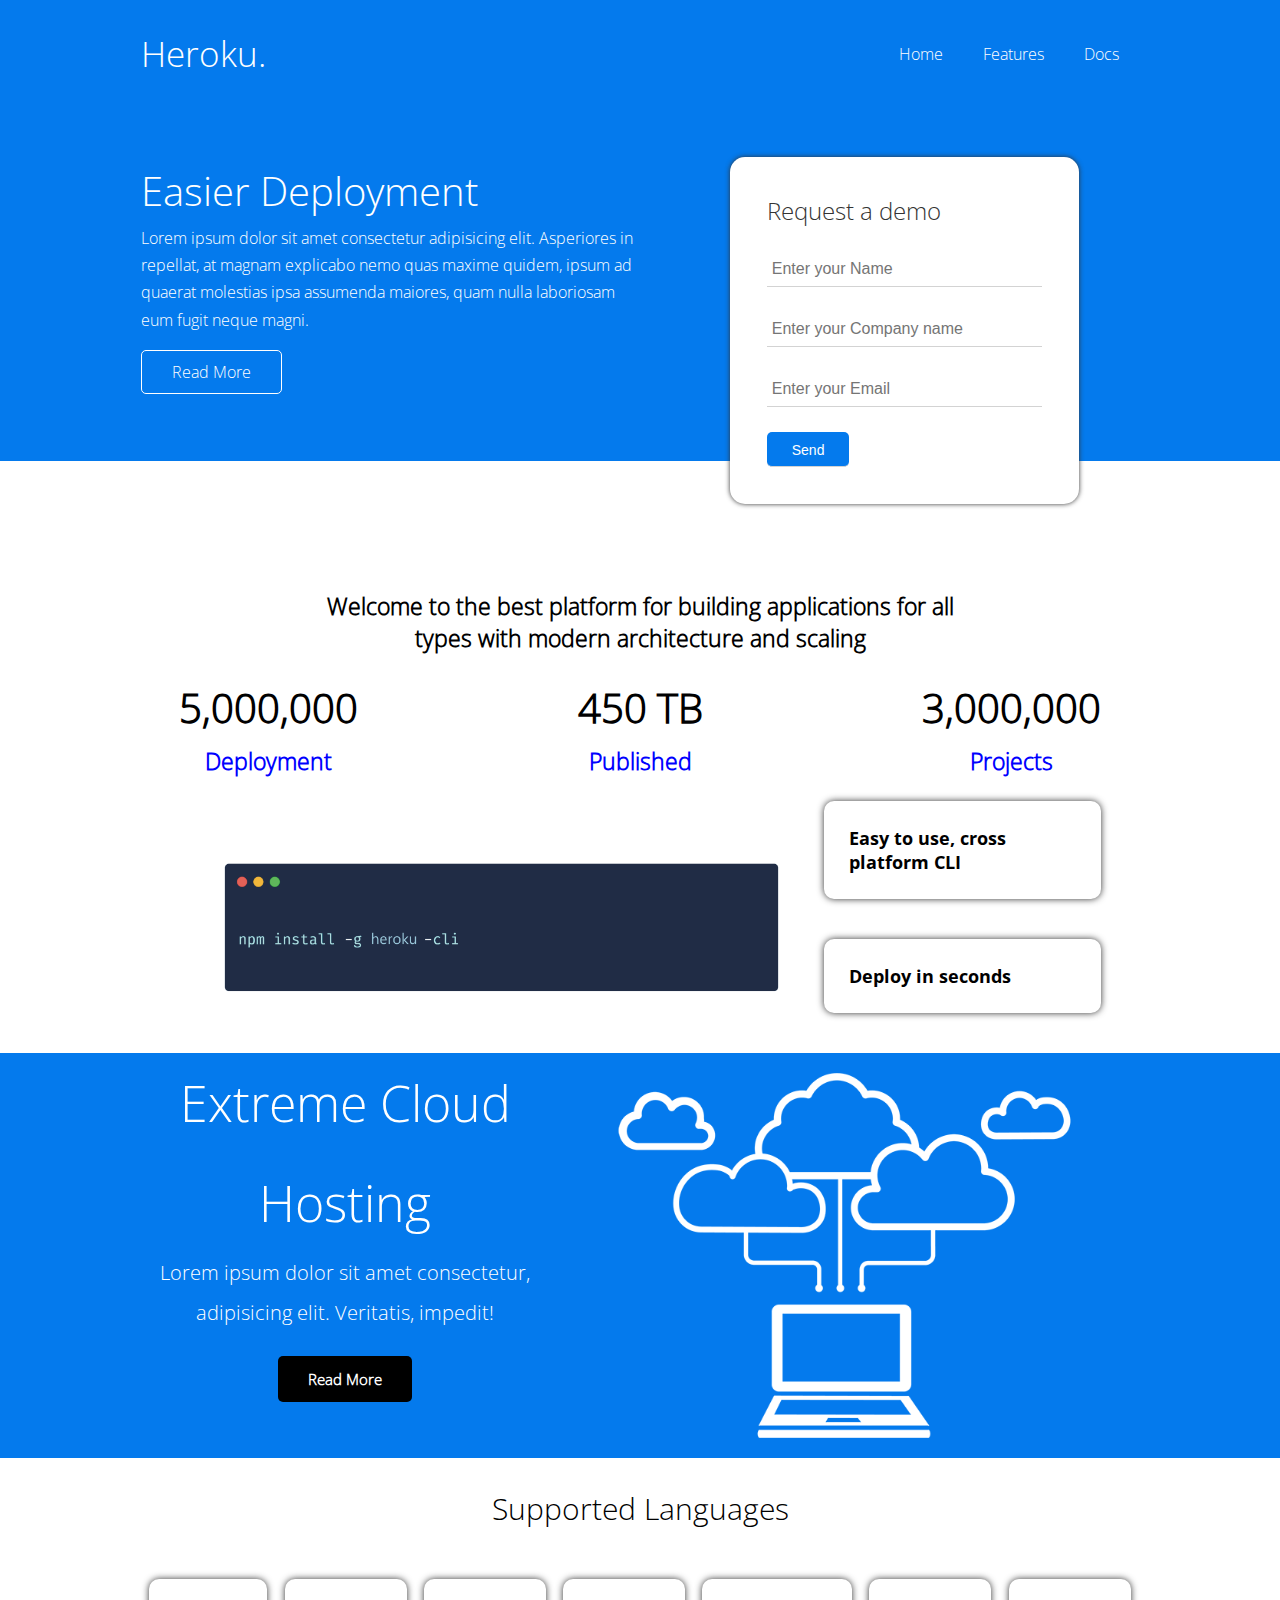
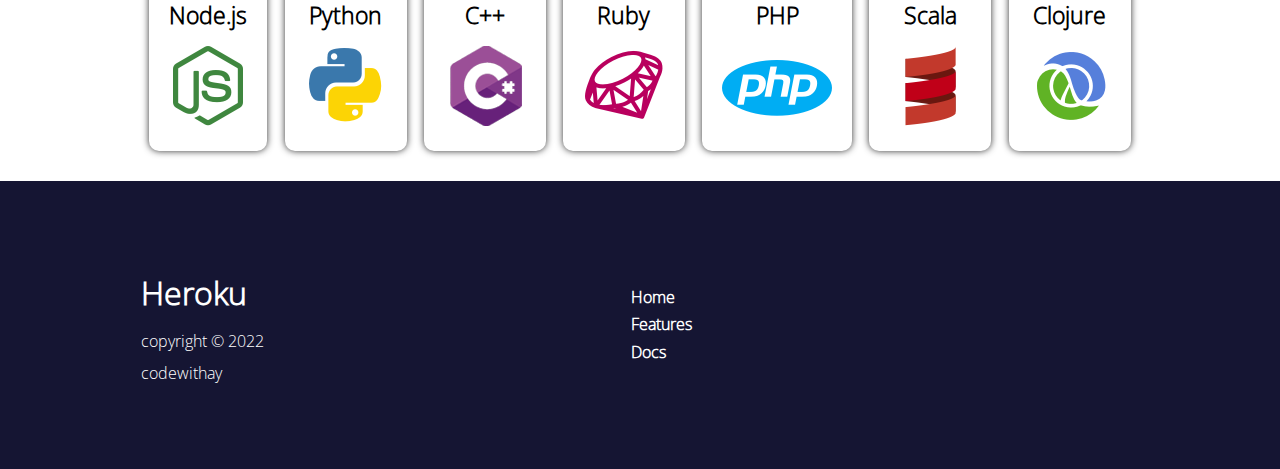
==== index.html @ 566aad5b "first commit" ====
<!DOCTYPE html>
<html>

<head>
  <meta charset="utf-8" />
  <meta http-equiv="X-UA-Compatible" content="IE=edge" />
  <meta name="viewport" content="width=device-width, initial-scale=1" />
  <title>Heroku | Features</title>
  <link rel="stylesheet" href="home.css">
  <link rel="shortcut icon" href="./assets/favicon.png" type="image/x-icon">
  <link rel="stylesheet" href="https://cdnjs.cloudflare.com/ajax/libs/font-awesome/6.6.0/css/all.min.css"
    integrity="sha512-Kc323vGBEqzTmouAECnVceyQqyqdsSiqLQISBL29aUW4U/M7pSPA/gEUZQqv1cwx4OnYxTxve5UMg5GT6L4JJg=="
    crossorigin="anonymous" referrerpolicy="no-referrer" />
</head>

<body>
  <header>
    <div class="navbar">
      <h1>Heroku.</h1>
      <ul>
        <li><a href="index.html">Home</a></li>
        <li><a href="features.html">Features</a></li>
        <li><a href="docs.html">Docs</a></li>
      </ul>
    </div>
    <div class="content">
      <div class="cta">
        <h1>Easier Deployment</h1>
        <p>Lorem ipsum dolor sit amet consectetur adipisicing elit. Asperiores in repellat, at magnam explicabo nemo
          quas maxime quidem, ipsum ad quaerat molestias ipsa assumenda maiores, quam nulla laboriosam eum fugit neque
          magni.</p>
        <figcaption><a href="">Read More</a></figcaption>
      </div>
      <div class="msg">
        <h2>Request a demo</h2>
        <form action="">
          <input type="text" name="" placeholder="Enter your Name" required>
          <input type="text" name="" placeholder="Enter your Company name" required>
          <input type="email" name="" placeholder="Enter your Email" required>
          <input type="submit" name="" value="Send" placeholder="Send">
        </form>
      </div>

  </header>
  <!-- <div class="separator"></div> -->
  <main>
    <h3>Welcome to the best platform for building applications for all types with modern architecture and scaling</h3>
    <section>
      <div class="card">
        <i class="fa-solid fa-3x fa-server"></i>
        <h2>5,000,000</h2>
        <p><a href="">Deployment</a></p>
      </div>
      <div class="card">
        <i class="fa-solid fa-3x fa-cloud-arrow-up"></i>
        <h2>450 TB</h2>
        <p><a href="">Published</a></p>
      </div>
      <div class="card">
        <i class="fa-solid fa-3x fa-server"></i>
        <h2>3,000,000</h2>
        <p><a href="">Projects</a></p>
      </div>
    </section>
    <div id="heroku">
      <img src="./assets/cli.png" alt="">
      <div class="hero">
        <p>Easy to use, cross platform CLI</p>
        <p>Deploy in seconds</p>
      </div>
    </div>
  </main>
  <aside>
    <div class="cloud">
      <h1>Extreme Cloud Hosting</h1>
      <p>Lorem ipsum dolor sit amet consectetur, adipisicing elit. Veritatis, impedit!</p>
      <p><a href="">Read More</a></p>
    </div>
    <img src="./assets/cloud.png" alt="">
  </aside>
  <div class="section">
    <h2>Supported Languages</h2>
    <div class="container">
      <div class="language">
        <p>Node.js</p>
        <img src="./assets/logos/node.png" alt="">
      </div>
      <div class="language">
        <p>Python</p>
        <img src="./assets/logos/python.png" alt="">
      </div>
      <div class="language">
        <p>C++</p>
        <img src="./assets/logos/csharp.png" alt="">
      </div>
      <div class="language">
        <p>Ruby</p>
        <img src="./assets/logos/ruby.png" alt="">
      </div>
      <div class="language">
        <p>PHP</p>
        <img src="./assets/logos/php.png" alt="">
      </div>
      <div class="language">
        <p>Scala</p>
        <img src="./assets/logos/scala.png" alt="">
      </div>
      <div class="language">
        <p>Clojure</p>
        <img src="./assets/logos/clojure.png" alt="">
      </div>
    </div>
  </div>
  <footer>
    <div class="heroku">
      <h1>Heroku</h1>
      <p>copyright © 2022</p>
      <p>codewithay</p>
    </div>
    <ul>
      <li><a href="index.html">Home</a></li>
      <li><a href="features.html">Features</a></li>
      <li><a href="docs.html">Docs</a></li>
    </ul>

    <div class="social-media">
      <a href="https://github.com/Oyetola-20"><i class="fab fa-github fa-2x"></i></a>
      <a href=""><i class="fab fa-facebook fa-2x"></i></a>
      <a href=""><i class="fab fa-linkedin fa-2x"></i></a>
      <a href=""><i class="fab fa-twitter fa-2x"></i></a>
    </div>
  </footer>
</body>

</html>
---- home.css ----
@font-face {
  font-family: "OpenSans-Light";
  src: url(./assets/static/OpenSans-Light.ttf);
}

@font-face {
  font-family: "OpenSans-Bold";
  src: url(./assets/static/OpenSans-Bold.ttf);
}

* {
  margin: 0;
  padding: 0;
  box-sizing: border-box;
}

body {
  font-family: "OpenSans-Light";
  position: relative;
}

a {
  text-decoration: none;
}

ul {
  list-style: none;
}

header {
  background-color: #047aed;
  padding: 0 11%;
  color: white;
  border-bottom: 1px solid white;
}

.navbar {
  display: flex;
  align-content: center;
  justify-content: space-between;
  padding: 30px 0;
}

.navbar h1 {
  font-weight: 300;
  font-size: 35px;
}

.navbar ul {
  display: flex;
  align-items: center;
}

.navbar ul li {
  margin: 0 20px;
}

.navbar ul li a {
  color: white;
}

.content {
  padding: 50px 0;
  display: flex;
  justify-content: space-between;
  position: relative;
}

.cta {
  width: 50%;
  height: fit-content;
  line-height: 1.7;
}

.cta h1 {
  font-weight: 300;
  font-size: 40px;
}

figcaption {
  margin: 25px 0;
}

figcaption a {
  background-color: transparent;
  padding: 10px 30px;
  color: white;
  transition: 0.5s;
  border-radius: 5px;
  border: 1px solid white;
}

figcaption a:hover {
  color: #047aed;
  background-color: white;
  border: 1px solid white;
}

.msg {
  width: 35%;
  color: #333;
  padding: 37px;
  background-color: white;
  border-radius: 15px;
  position: absolute;
  box-shadow: 0 0 5px #333;
  right: 60px;
}

h2 {
  font-weight: 300;
}

input {
  font-size: 16px;
  font-weight: 400;
  width: 100%;
  height: 35px;
  margin-top: 25px;
  padding: 5px;
  background-color: transparent;
  border-top: none;
  border-left: none;
  border-right: none;
  border-bottom: 1px solid lightgray;
}

input:nth-of-type(4) {
  padding: 10px 20px;
  font-size: 14px;
  background-color: #047aed;
  color: white;
  transition: 0.5s;
  border-radius: 5px;
  width: 30%;
}

input:nth-of-type(4):hover {
  color: #047aed;
  background-color: transparent;
  border: 1px solid #047aed;
}

input:hover {
  border-bottom: 1px solid #333;
}

input:focus {
  outline: none;
}

/* .separator{
  width: 0;
  height: 0;
  border-left: 98.7vw solid transparent;
  border-bottom: 4vw solid white;
  margin-top: -4vw;
} */

main {
  padding: 10% 14% 0;
  text-align: center;
}

main h3 {
  font-weight: 700;
  font-size: 23px;
  width: 70%;
  margin: 0 auto;
}

section {
  display: flex;
  align-items: center;
  justify-content: space-between;
  line-height: 1.7;
  margin: 20px 0;
}

.card h2 {
  font-weight: 700;
  font-size: 40px;
}

.card a {
  font-weight: 700;
  font-size: 23px;
  color: blue;
}

#heroku {
  text-align: start;
  display: flex;
  justify-content: space-around;
  align-items: center;
}

#heroku img {
  width: 70%;
}

#heroku .hero {
  display: flex;
  flex-direction: column;
}

#heroku .hero p {
  margin-bottom: 40px;
  box-shadow: 0 0 7px #333;
  padding: 25px;
  height: fit-content;
  border-radius: 10px;
  font-family: "OpenSans-Bold";
  font-weight: 900;
  font-size: 18px;
}

aside {
  background-color: #047aed;
  height: 45vh;
  display: flex;
  justify-content: space-between;
  padding: 0 11%;
  color: white;
  text-align: center;
  line-height: 2;
}

.cloud {
  width: 70%;
}

.cloud h1 {
  font-size: 50px;
  font-weight: 400;
}

.cloud p {
  font-size: 20px;
}

.cloud p:nth-of-type(2) {
  margin: 25px 0;
}

.cloud p a {
  background-color: black;
  padding: 13px 30px;
  color: white;
  transition: 0.5s;
  border-radius: 5px;
  font-size: 15px;
  font-weight: 700;
}

.cloud a:hover {
  color: black;
  background-color: transparent;
  border: 1px solid white;
}

.section {
  padding: 30px 11%;
  text-align: center;
}

.section h2 {
  font-size: 30px;
}

.container {
  display: flex;
  justify-content: space-around;
  margin-top: 50px;
}

.language {
  box-shadow: 0 0 7px #333;
  width: fit-content;
  border-radius: 10px;
  padding: 20px;
}

.language p {
  font-size: 23px;
  font-weight: 900;
  margin-bottom: 15px;
}

footer {
  background-color: rgb(21, 21, 51);
  display: flex;
  align-items: center;
  justify-content: space-between;
  padding: 80px 11%;
  color: white;
}

.heroku {
  line-height: 2;
}

footer ul {
  line-height: 1.7;
}

footer ul li a {
  color: white;
  font-weight: 700;
}

.social-media a {
  color: white;
  margin: 10px;
}

/* Media Queries */

@media all and (max-width: 760px) {
  .navbar ul li {
    margin: 0 10px;
  }

  .content {
    flex-direction: column;
  }

  .cta,
  main h3,
  #heroku .hero,
  .cloud {
    width: 100%;
  }

  .msg {
    position: relative;
    width: 100%;
    right: 0;
  }

  section {
    flex-direction: column;
  }

  #heroku {
    flex-direction: column;
    width: 100%;
  }

  #heroku img {
    width: 100vw;
  }

  aside {
    flex-direction: column;
    height: fit-content;
    line-height: 1.3;
  }

  .container {
    flex-direction: column;
  }

  .language {
    margin-top: 20px;
    width: 100%;
  }

  footer {
    flex-wrap: wrap;
  }
}
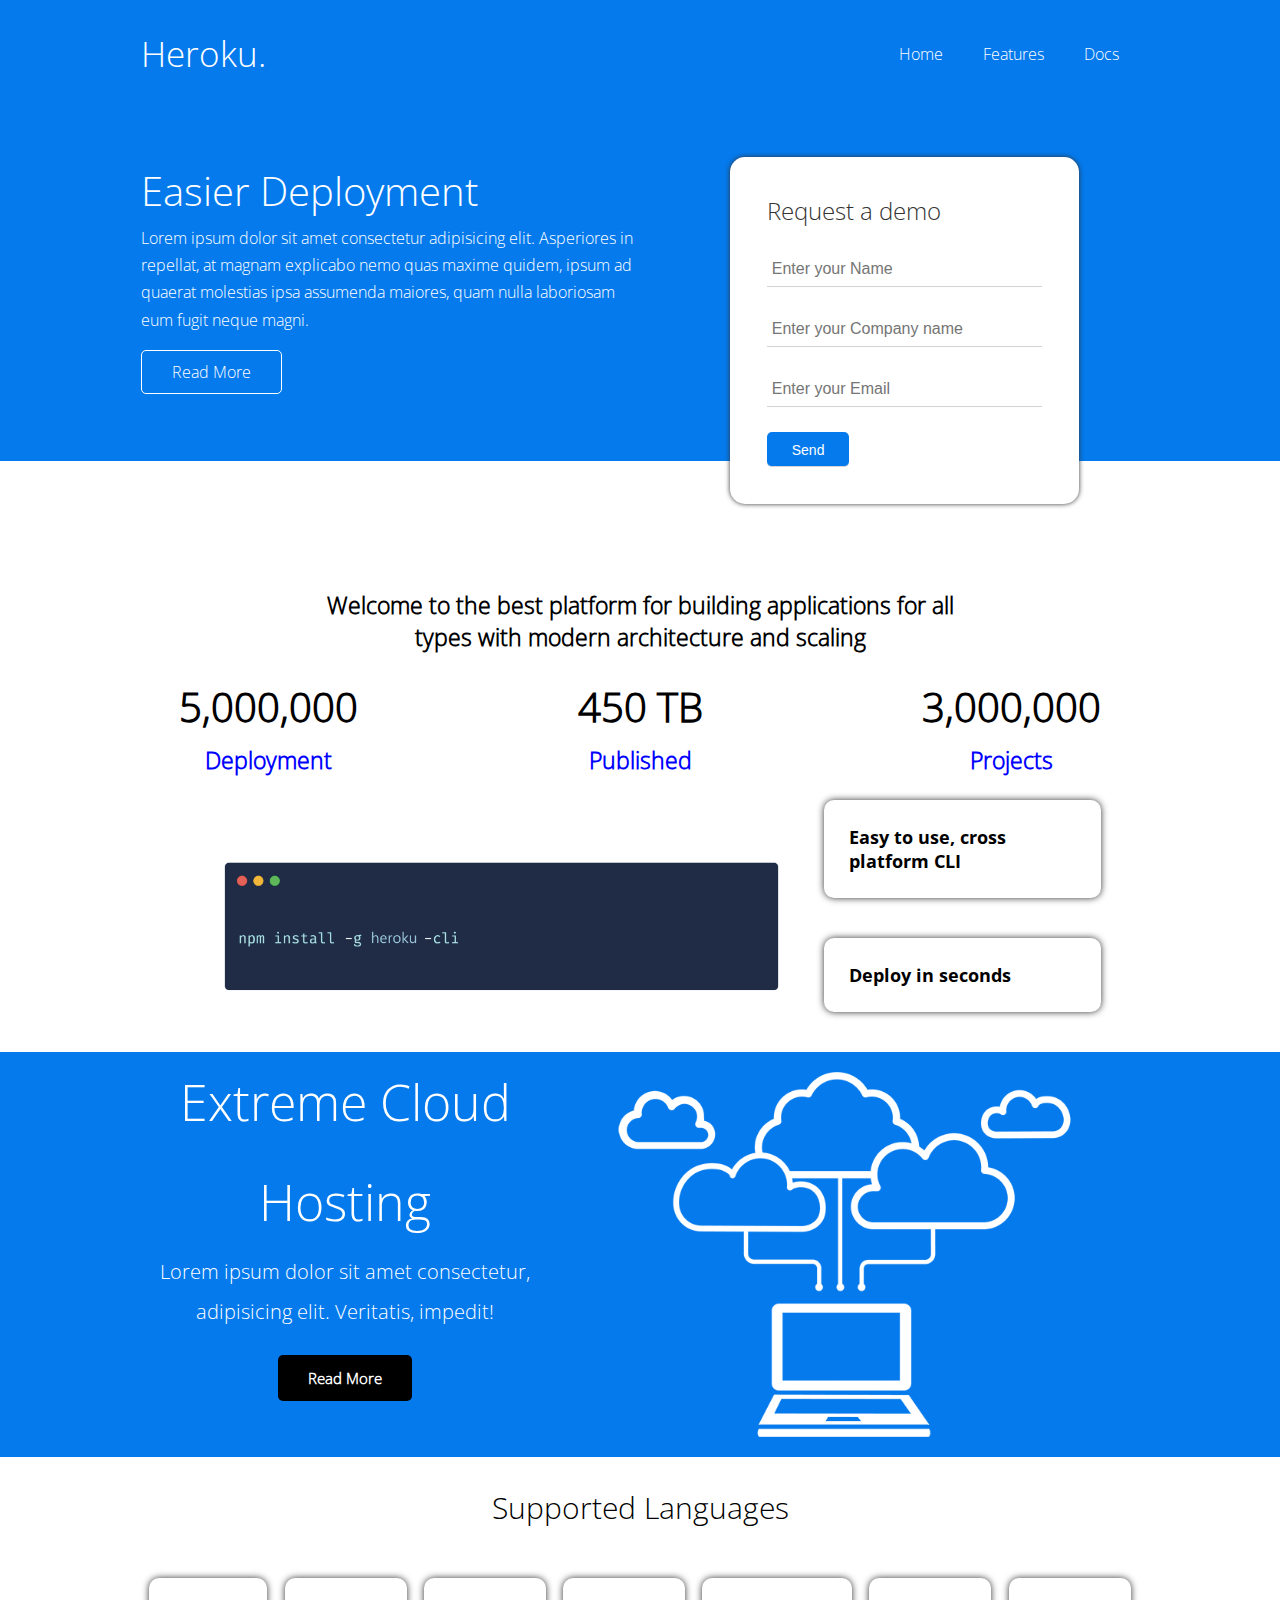
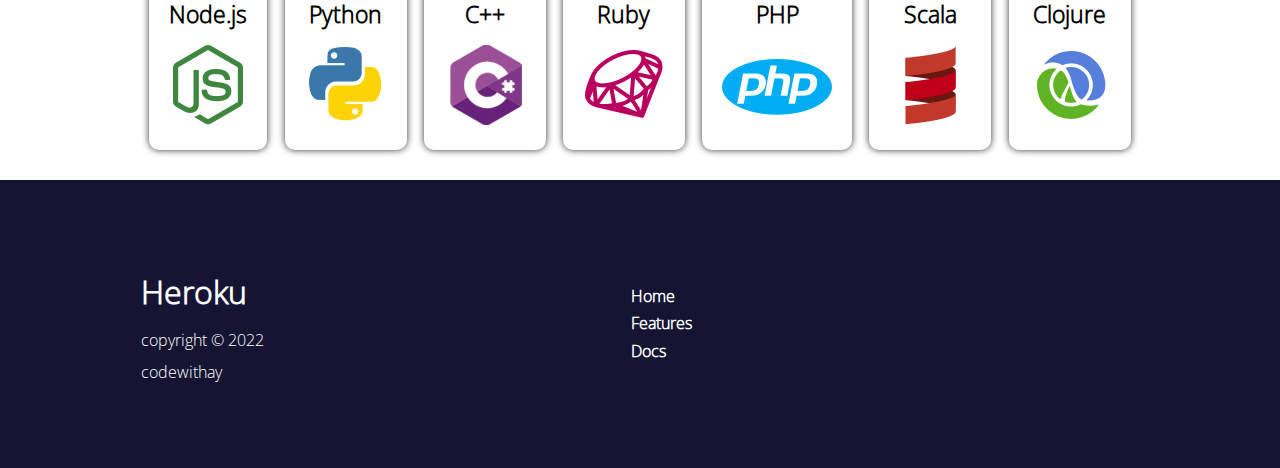
==== commit b4b35fbe: "Second commit" ====
--- a/index.html
+++ b/index.html
@@ -15,6 +15,7 @@
 
 <body>
   <header>
+    <div class="skew"></div>
     <div class="navbar">
       <h1>Heroku.</h1>
       <ul>
--- a/home.css
+++ b/home.css
@@ -31,7 +31,6 @@
   background-color: #047aed;
   padding: 0 11%;
   color: white;
-  border-bottom: 1px solid white;
 }
 
 .navbar {
@@ -279,12 +278,17 @@
   width: fit-content;
   border-radius: 10px;
   padding: 20px;
+  transition: 0.3s;
 }
 
 .language p {
   font-size: 23px;
   font-weight: 900;
   margin-bottom: 15px;
+}
+
+.language:hover {
+  transform: scale(1) translateY(-20px);
 }
 
 footer {
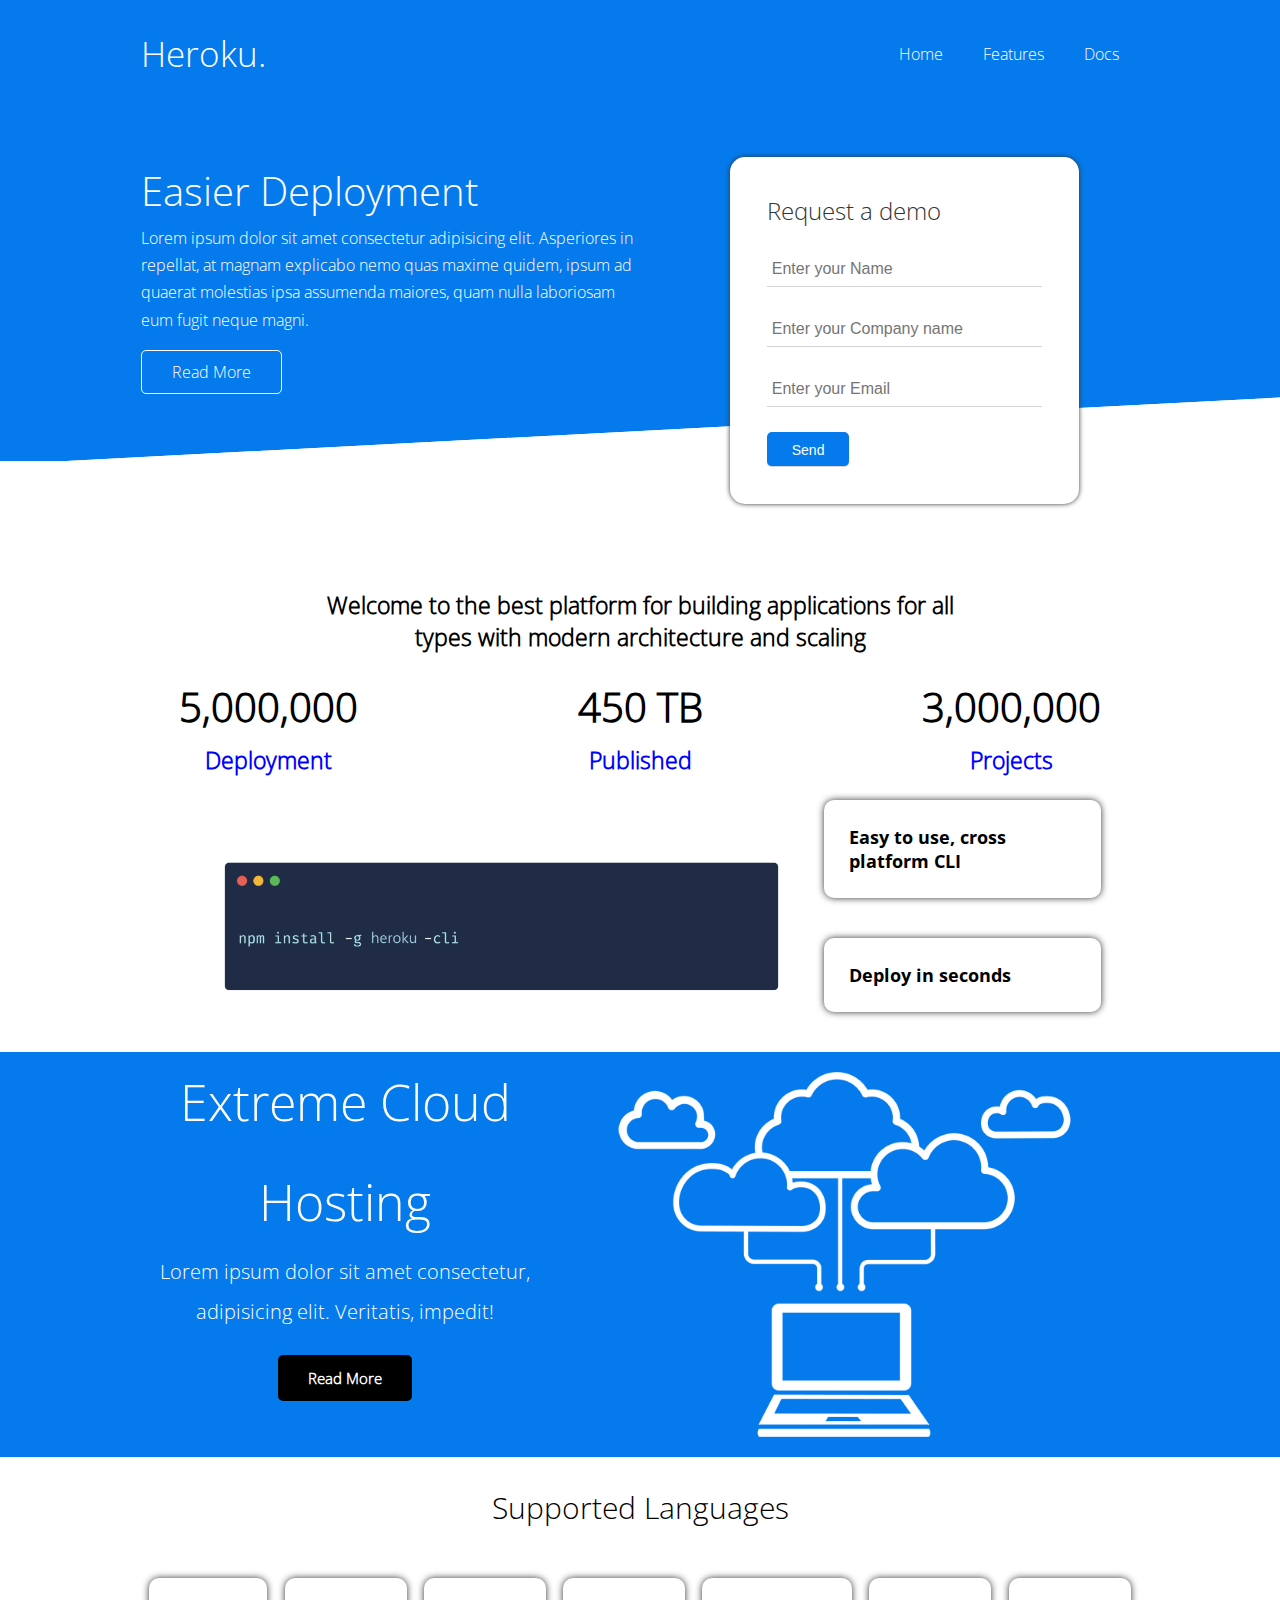
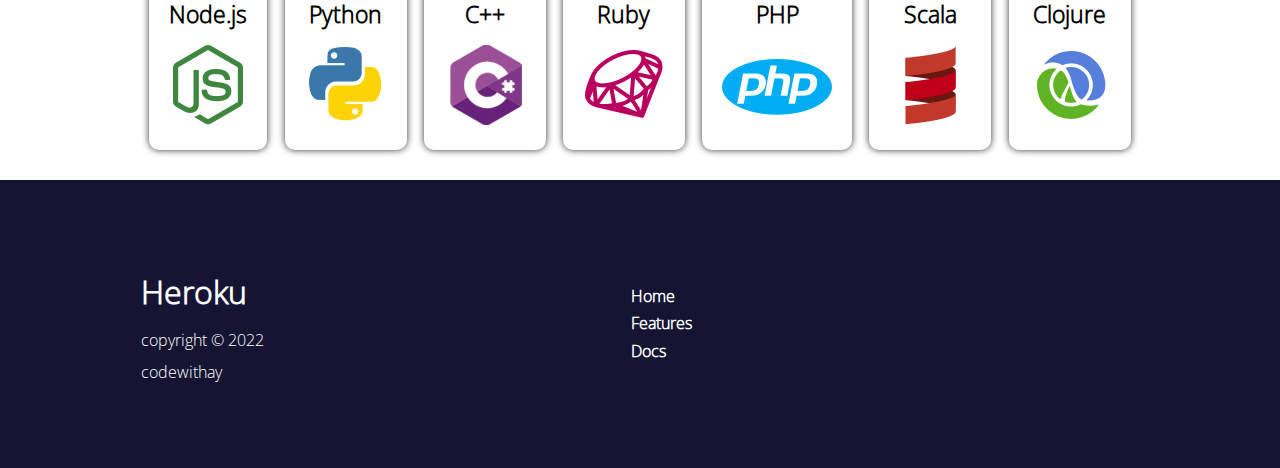
==== commit 6b1c3fc4: "second commit" ====
--- a/index.html
+++ b/index.html
@@ -15,15 +15,14 @@
 
 <body>
   <header>
-    <div class="skew"></div>
-    <div class="navbar">
+    <nav class="navbar">
       <h1>Heroku.</h1>
       <ul>
         <li><a href="index.html">Home</a></li>
         <li><a href="features.html">Features</a></li>
         <li><a href="docs.html">Docs</a></li>
       </ul>
-    </div>
+    </nav>
     <div class="content">
       <div class="cta">
         <h1>Easier Deployment</h1>
@@ -41,7 +40,7 @@
           <input type="submit" name="" value="Send" placeholder="Send">
         </form>
       </div>
-
+    </div>
   </header>
   <!-- <div class="separator"></div> -->
   <main>
--- a/home.css
+++ b/home.css
@@ -57,14 +57,31 @@
 .navbar ul li a {
   color: white;
 }
+header{
+  position: relative;
+}
 
 .content {
   padding: 50px 0;
   display: flex;
   justify-content: space-between;
   position: relative;
-}
-
+  
+}
+header::before,
+header::after {
+  content: '';
+  position: absolute;
+  height: 100px;
+  bottom: -70px;
+  right: 0;
+  left: 0;
+  background: #fff;
+  transform: skewY(-3deg);
+  -webkit-transform: skewY(-3deg);
+  -moz-transform: skewY(-3deg);
+  -ms-transform: skewY(-3deg);
+}
 .cta {
   width: 50%;
   height: fit-content;
@@ -104,6 +121,7 @@
   position: absolute;
   box-shadow: 0 0 5px #333;
   right: 60px;
+  z-index: 10;
 }
 
 h2 {
@@ -340,6 +358,7 @@
     position: relative;
     width: 100%;
     right: 0;
+    z-index: 10 !important;
   }
 
   section {
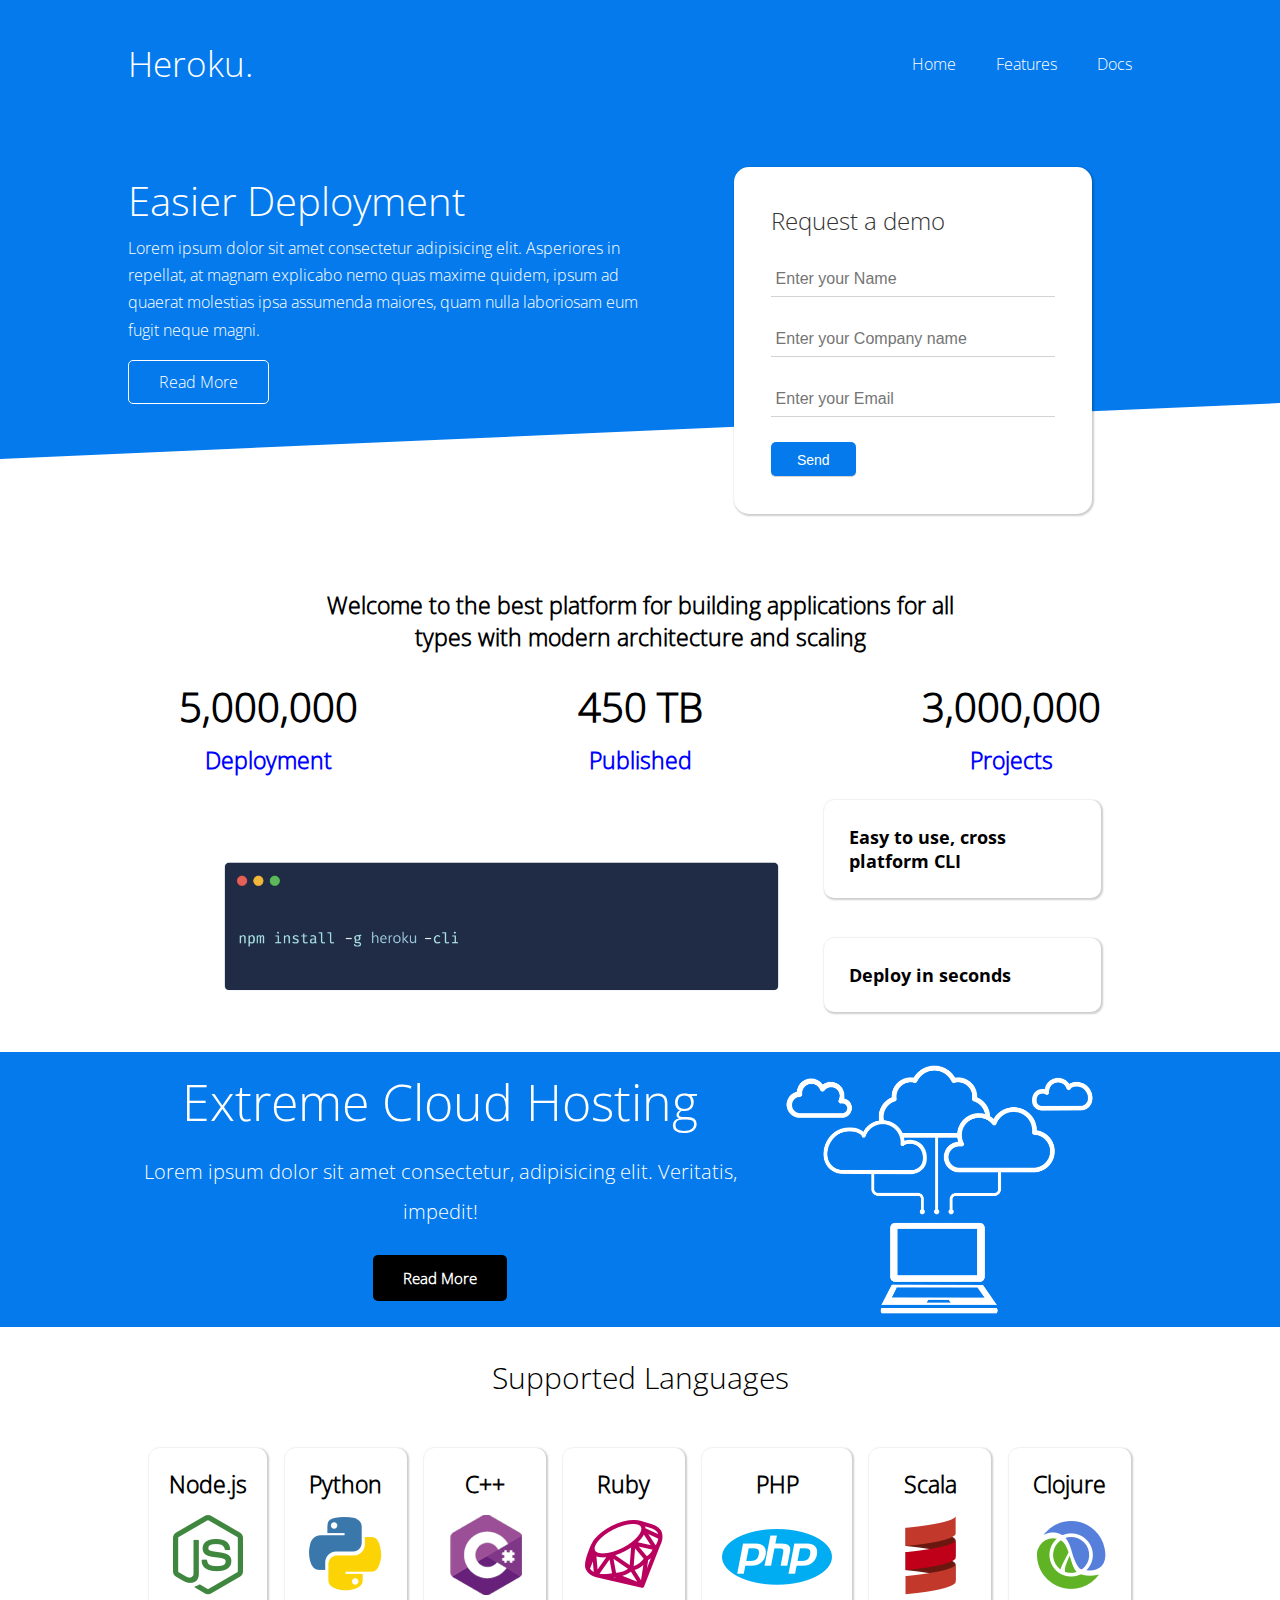
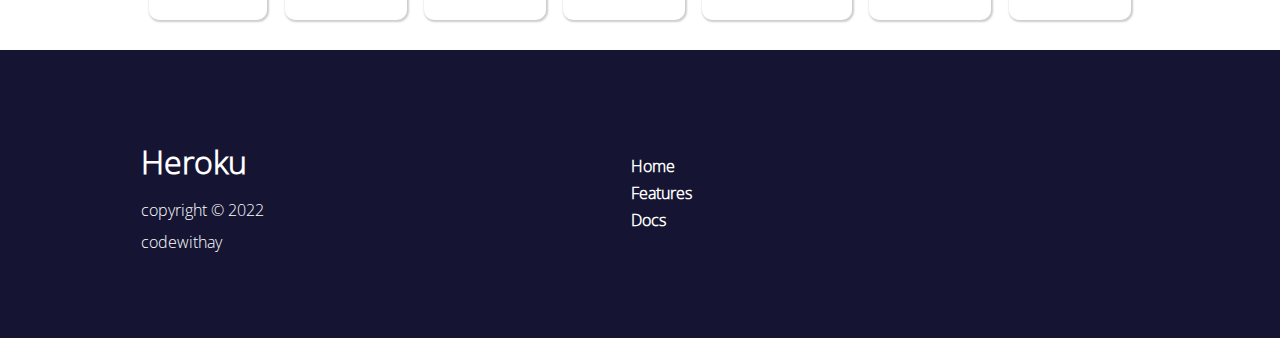
==== commit 6103131b: "animation" ====
--- a/index.html
+++ b/index.html
@@ -42,8 +42,8 @@
       </div>
     </div>
   </header>
-  <!-- <div class="separator"></div> -->
   <main>
+    <div class="platform">
     <h3>Welcome to the best platform for building applications for all types with modern architecture and scaling</h3>
     <section>
       <div class="card">
@@ -62,6 +62,7 @@
         <p><a href="">Projects</a></p>
       </div>
     </section>
+    </div>
     <div id="heroku">
       <img src="./assets/cli.png" alt="">
       <div class="hero">
--- a/home.css
+++ b/home.css
@@ -29,15 +29,9 @@
 
 header {
   background-color: #047aed;
-  padding: 0 11%;
-  color: white;
-}
-
-.navbar {
-  display: flex;
-  align-content: center;
-  justify-content: space-between;
-  padding: 30px 0;
+  color: white;
+  width: 100%;
+  position: relative;
 }
 
 .navbar h1 {
@@ -57,35 +51,49 @@
 .navbar ul li a {
   color: white;
 }
-header{
-  position: relative;
-}
-
-.content {
-  padding: 50px 0;
+
+.navbar ul li a:hover {
+  padding-bottom: 7px;
+  border-bottom: 2px solid #fff;
+}
+
+.content,
+nav {
+  width: 1024px;
+  margin: 0 auto;
+  padding: 40px 0;
   display: flex;
   justify-content: space-between;
   position: relative;
-  
-}
-header::before,
-header::after {
-  content: '';
+}
+
+header::before {
+  content: "";
+  width: 100%;
+  height: 100px;
   position: absolute;
-  height: 100px;
+  z-index: 5;
+  background-color: white;
+  transform: skewY(-2.5deg);
   bottom: -70px;
-  right: 0;
-  left: 0;
-  background: #fff;
-  transform: skewY(-3deg);
-  -webkit-transform: skewY(-3deg);
-  -moz-transform: skewY(-3deg);
-  -ms-transform: skewY(-3deg);
-}
+}
+
 .cta {
   width: 50%;
   height: fit-content;
   line-height: 1.7;
+  position: relative;
+  animation: mateen 2s linear 0s 1 normal forwards;
+}
+
+@keyframes mateen {
+  from {
+    left: -35%;
+  }
+
+  to {
+    left: 0px;
+  }
 }
 
 .cta h1 {
@@ -119,7 +127,7 @@
   background-color: white;
   border-radius: 15px;
   position: absolute;
-  box-shadow: 0 0 5px #333;
+  box-shadow: 1px 1px 2px 1px rgba(0, 0, 0, 0.2);
   right: 60px;
   z-index: 10;
 }
@@ -166,14 +174,6 @@
   outline: none;
 }
 
-/* .separator{
-  width: 0;
-  height: 0;
-  border-left: 98.7vw solid transparent;
-  border-bottom: 4vw solid white;
-  margin-top: -4vw;
-} */
-
 main {
   padding: 10% 14% 0;
   text-align: center;
@@ -186,6 +186,21 @@
   margin: 0 auto;
 }
 
+.platform {
+  position: relative;
+  animation: mateco 1s linear 0s 1 normal forwards;
+}
+
+@keyframes mateco {
+  from {
+    top: 400px;
+  }
+
+  to {
+    top: 0px;
+  }
+}
+
 section {
   display: flex;
   align-items: center;
@@ -223,7 +238,7 @@
 
 #heroku .hero p {
   margin-bottom: 40px;
-  box-shadow: 0 0 7px #333;
+  box-shadow: 1px 1px 2px 1px rgba(0, 0, 0, 0.2);
   padding: 25px;
   height: fit-content;
   border-radius: 10px;
@@ -234,7 +249,6 @@
 
 aside {
   background-color: #047aed;
-  height: 45vh;
   display: flex;
   justify-content: space-between;
   padding: 0 11%;
@@ -244,7 +258,7 @@
 }
 
 .cloud {
-  width: 70%;
+  width: 60%;
 }
 
 .cloud h1 {
@@ -276,6 +290,10 @@
   border: 1px solid white;
 }
 
+aside img {
+  width: 40%;
+}
+
 .section {
   padding: 30px 11%;
   text-align: center;
@@ -292,7 +310,7 @@
 }
 
 .language {
-  box-shadow: 0 0 7px #333;
+  box-shadow: 1px 1px 2px 1px rgba(0, 0, 0, 0.2);
   width: fit-content;
   border-radius: 10px;
   padding: 20px;
@@ -338,13 +356,46 @@
 
 /* Media Queries */
 
-@media all and (max-width: 760px) {
-  .navbar ul li {
-    margin: 0 10px;
+@media all and (max-width: 1200px){
+  .container {
+    flex-wrap: wrap;
+  }
+
+  .language {
+    width: 20%;
+    margin: 10px;
+  }
+}
+
+@media all and (max-width: 990px) {
+  header::before {
+    content: none;
+  }
+
+  nav {
+    width: 90%;
+    margin: 0 auto;
   }
 
   .content {
     flex-direction: column;
+    width: 90%;
+    margin: 0 auto;
+    position: relative;
+  }
+
+  
+
+  .language {
+    width: 40%;
+  }
+}
+
+@media all and (max-width: 760px) {
+  
+
+  .navbar ul li {
+    margin: 0 8px;
   }
 
   .cta,
@@ -357,8 +408,13 @@
   .msg {
     position: relative;
     width: 100%;
+    margin: 0 auto;
     right: 0;
-    z-index: 10 !important;
+    z-index: 10;
+  }
+
+  form {
+    width: 100%;
   }
 
   section {
@@ -375,13 +431,14 @@
   }
 
   aside {
+    padding: 10px;
     flex-direction: column;
     height: fit-content;
     line-height: 1.3;
   }
 
-  .container {
-    flex-direction: column;
+  aside img {
+    width: 100%;
   }
 
   .language {
